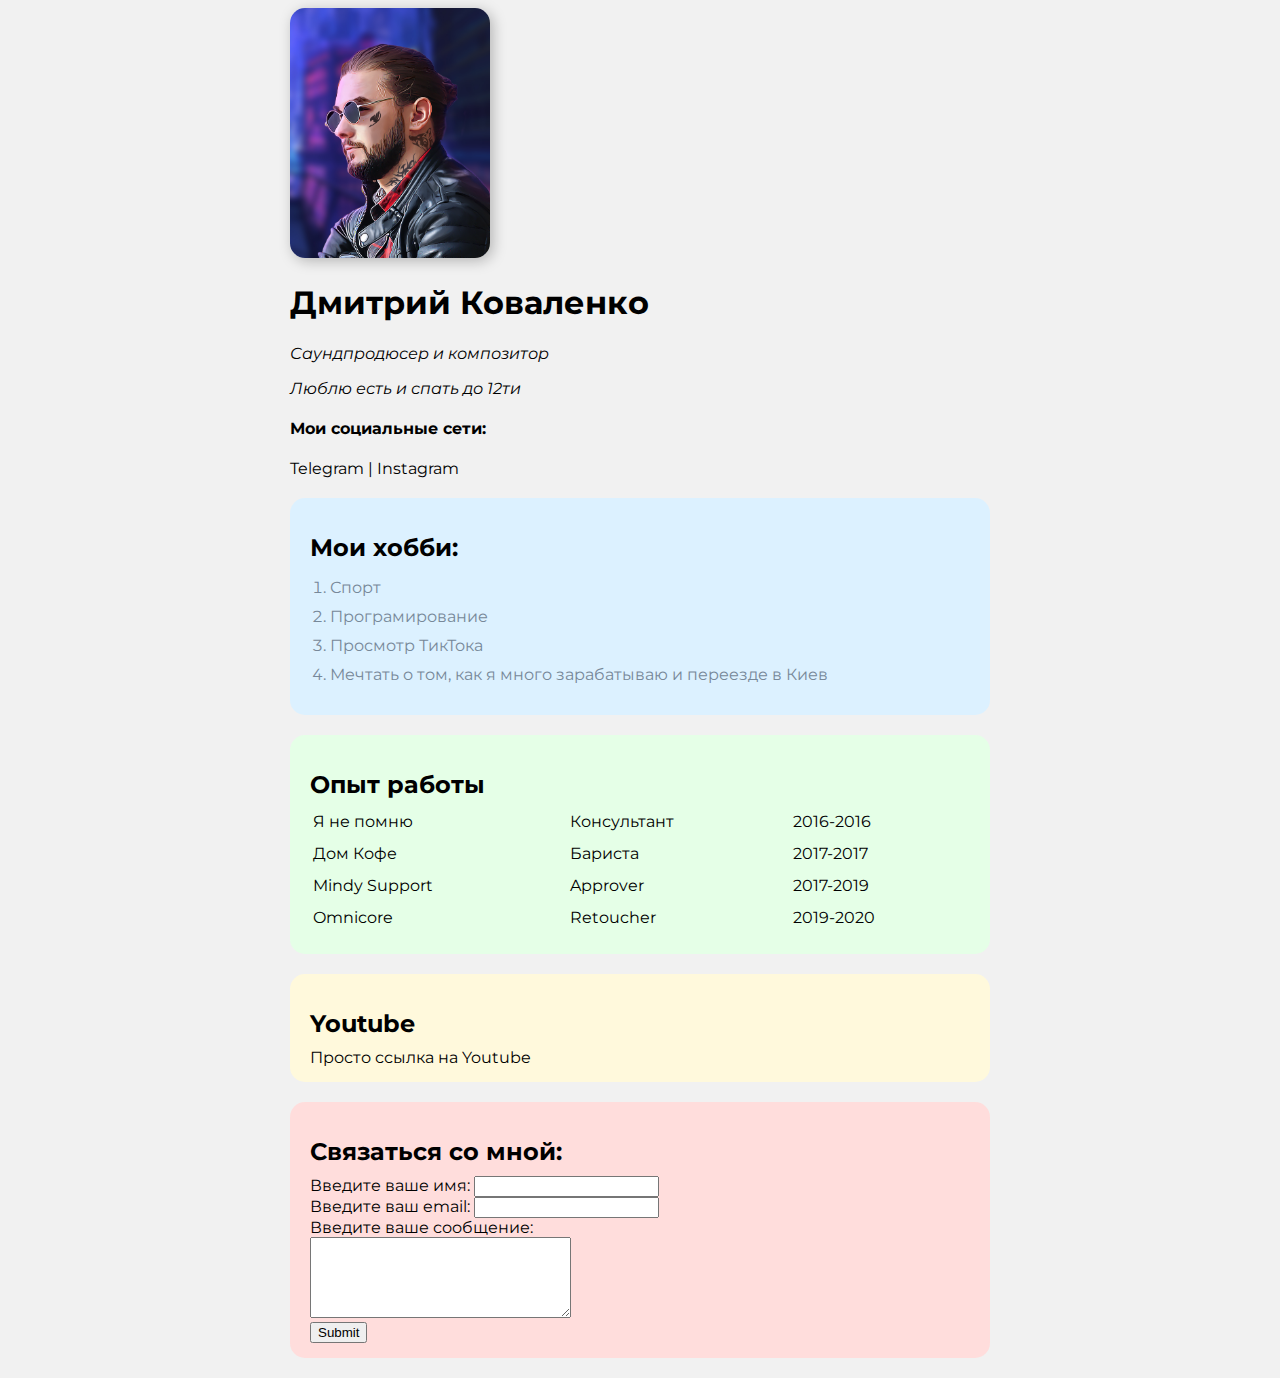
==== index.html @ c2211207 "Add files via upload" ====
<!DOCTYPE html>
<html lang="en">
<head>
    <meta charset="UTF-8">
    <title>Resume</title>
    <link rel="stylesheet" href="style.css">
</head>
<body>
    <div class="container">
        <div class="info">
            <img src="img.jpg" class="avatar">
            <h1>Дмитрий Коваленко</h1>
            <p>Саундпродюсер и композитор</p>
            <p>Люблю есть и спать до 12ти</p>
            <h4>Мои социальные сети:</h4>
            <a href="https://t.me/Dimasssmith" target="_blank">Telegram</a> |
            <a href="https://instagram.com/Dimasssmith" target="_blank">Instagram</a>
        </div>
        <div class="card bg-blue">
            <h2>Мои хобби:</h2>
            <ol class="list">
                <li>Спорт</li>
                <li>Програмирование</li>
                <li>Просмотр ТикТока</li>
                <li>Мечтать о том, как я много зарабатываю и переезде в Киев</li>
            </ol>
        </div>
        <div class="card bg-green">
            <h2>Опыт работы</h2>
            <table class="table">
                <tr>
                    <td>Я не помню</td>
                    <td>Консультант</td>
                    <td>2016-2016</td>
                </tr>
                <tr>
                    <td>Дом Кофе</td>
                    <td>Бариста</td>
                    <td>2017-2017</td>
                </tr>
                <tr>
                    <td>Mindy Support</td>
                    <td>Approver</td>
                    <td>2017-2019</td>
                </tr>
                <tr>
                    <td>Omnicore</td>
                    <td>Retoucher</td>
                    <td>2019-2020</td>
                </tr>
            </table>
        </div>
        <div class="card bg-yellow">
            <h2>Youtube</h2>
            <a href="youtube.html" target="_blank">Просто ссылка на Youtube</a>
         </div>
        <div class="card bg-red">
        <h2>Связаться со мной:</h2>
        <label for="name">Введите ваше имя:</label>
        <input type="text" id="name">
        <br>
        <label for="mail">Введите ваш email:</label>
        <input type="email" id="mail">
        <br>
        <label for="text">Введите ваше сообщение:</label>
        <br>
        <textarea name="" id="text" cols="30" rows="5"></textarea>
        <br>
        <input type="submit" name="" id="">
         </div>
    </div>
    
</body>
</html>
---- style.css ----
@import url('https://fonts.googleapis.com/css2?family=Montserrat:ital,wght@0,100;0,200;0,300;0,400;0,500;0,600;0,700;0,800;0,900;1,100;1,200;1,300;1,400;1,500;1,600;1,700;1,800;1,900&display=swap');

body {
    background-color: #f1f1f1;
    font-family: serif;
    font-family: 'montserrat', sans-serif;
    font-size: 16px;
}
.avatar {
    width: 200px;
    border-radius: 15px;
    box-shadow: 3px 3px 14px rgba(0, 0, 0, 25%);
}
.container {
    max-width: 700px;
    margin: auto;
}
.info {
    margin-bottom: 20px;
}
.info p {
    font-style: italic;
}
a {
    color: black;
    text-decoration: none;
}
a:hover {
    color:rgb(126, 126, 126);
}
a:active {
    color:rgb(248, 147, 197);
}
.card {
    padding: 15px 20px;
    margin-bottom: 20px;
    border-radius: 15px;
}
.bg-yellow {
    background-color: #fff9dc;
}
.bg-green {
    background-color: #e5ffe7;
}
.bg-red {
    background-color: rgb(255, 221, 220);
}
.bg-blue {
    background-color: rgb(220, 241, 255);
}
.card h2 {
    margin-bottom: 10px;
}
.list {
    padding: 0px 20px;
}
.list li {
    color: lightslategrey;
    margin-bottom: 10px;
}
.table {
    width: 100%;
}
.table td {
    padding-bottom: 10px;
}
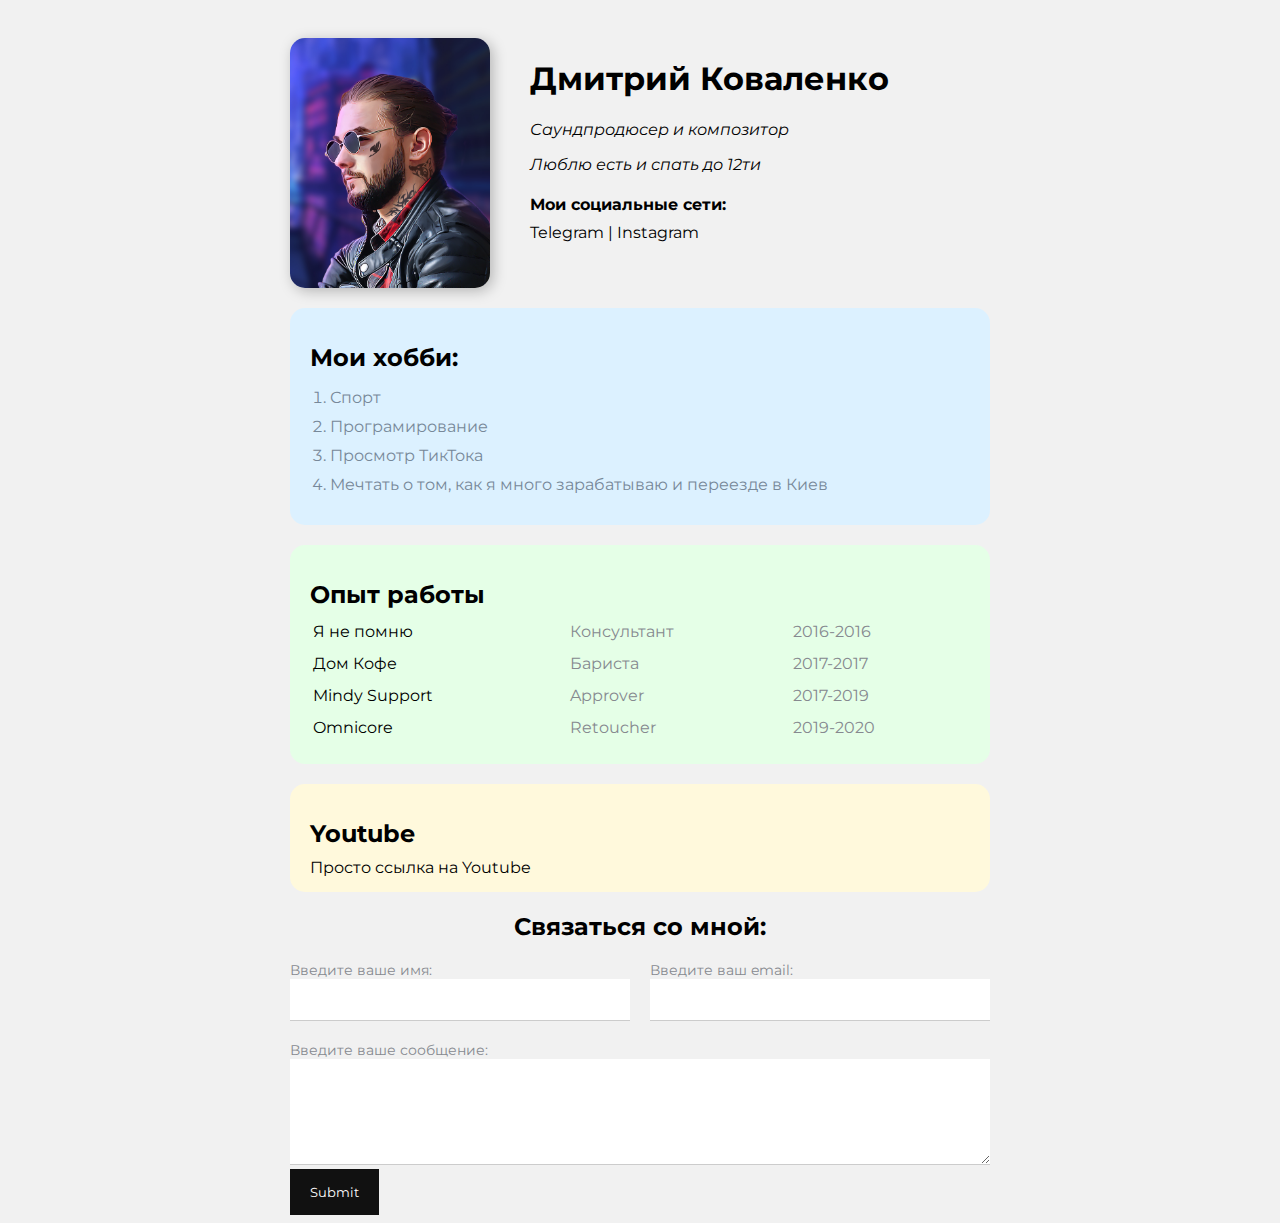
==== commit caeb4ff6: "Final" ====
--- a/index.html
+++ b/index.html
@@ -9,12 +9,14 @@
     <div class="container">
         <div class="info">
             <img src="img.jpg" class="avatar">
-            <h1>Дмитрий Коваленко</h1>
-            <p>Саундпродюсер и композитор</p>
-            <p>Люблю есть и спать до 12ти</p>
-            <h4>Мои социальные сети:</h4>
-            <a href="https://t.me/Dimasssmith" target="_blank">Telegram</a> |
-            <a href="https://instagram.com/Dimasssmith" target="_blank">Instagram</a>
+            <div class="info-text">
+                <h1>Дмитрий Коваленко</h1>
+                <p>Саундпродюсер и композитор</p>
+                <p>Люблю есть и спать до 12ти</p>
+                <h4>Мои социальные сети:</h4>
+                <a href="https://t.me/Dimasssmith" target="_blank">Telegram</a> |
+                <a href="https://instagram.com/Dimasssmith" target="_blank">Instagram</a>
+            </div>    
         </div>
         <div class="card bg-blue">
             <h2>Мои хобби:</h2>
@@ -54,20 +56,25 @@
             <h2>Youtube</h2>
             <a href="youtube.html" target="_blank">Просто ссылка на Youtube</a>
          </div>
-        <div class="card bg-red">
-        <h2>Связаться со мной:</h2>
-        <label for="name">Введите ваше имя:</label>
-        <input type="text" id="name">
-        <br>
-        <label for="mail">Введите ваш email:</label>
-        <input type="email" id="mail">
-        <br>
-        <label for="text">Введите ваше сообщение:</label>
-        <br>
-        <textarea name="" id="text" cols="30" rows="5"></textarea>
-        <br>
-        <input type="submit" name="" id="">
-         </div>
+        <div class="contact">
+            <h2>Связаться со мной:</h2>
+            <div class="row">
+                <div class="form-group">
+                    <label for="name">Введите ваше имя:</label>
+                    <input type="text" id="name">
+                </div>
+                <div class="form-group">
+                    <label for="mail">Введите ваш email:</label>
+                    <input type="email" id="mail">
+                </div>
+            </div>
+            <div class="form-group">
+                <label for="text">Введите ваше сообщение:</label>
+                <textarea name="" id="text" cols="30" rows="5"></textarea>
+            </div>    
+            <input class="btn" type="submit" name="" id="">
+            
+        </div>
     </div>
     
 </body>
--- a/style.css
+++ b/style.css
@@ -14,9 +14,25 @@
 .container {
     max-width: 700px;
     margin: auto;
+    padding-top: 30px;
 }
 .info {
     margin-bottom: 20px;
+    display: flex;
+}
+
+@media (max-width:700px) {
+    .info {
+    text-align: center;
+    display: block;
+    }
+}
+
+.info-text {
+    margin-left: 40px;
+}
+.info-text h4 {
+    margin-bottom: 9px;
 }
 .info p {
     font-style: italic;
@@ -63,4 +79,49 @@
 }
 .table td {
     padding-bottom: 10px;
+}
+.table td:nth-child(2),
+.table td:nth-child(3) {
+    color: #86898f;
+}
+.contact h2 {
+    text-align: center;
+}
+.form-group label {
+    display: block;
+    font-size: 14px;
+    color:#86898f;
+}
+.form-group textarea,
+.form-group input {
+    width: 100%;
+    box-sizing: border-box;
+    border: none;
+    border-bottom: 1px solid #ccc;
+    color:#000;
+    padding: 15px 0 10px;
+    outline: none;
+    font-family: inherit;
+}
+.row {
+    display: flex;
+    margin-bottom: 20px;
+}
+.row > .form-group {
+    width: 50%;
+    
+}
+.row > .form-group:first-child {
+    margin-right: 20px;
+}
+.btn {
+    background: #111;
+    color: #fff;
+    padding: 15px 20px;
+    border: none;
+    font-family: inherit;
+    cursor: pointer;
+}
+.btn:hover {
+    opacity: 0.9;
 }